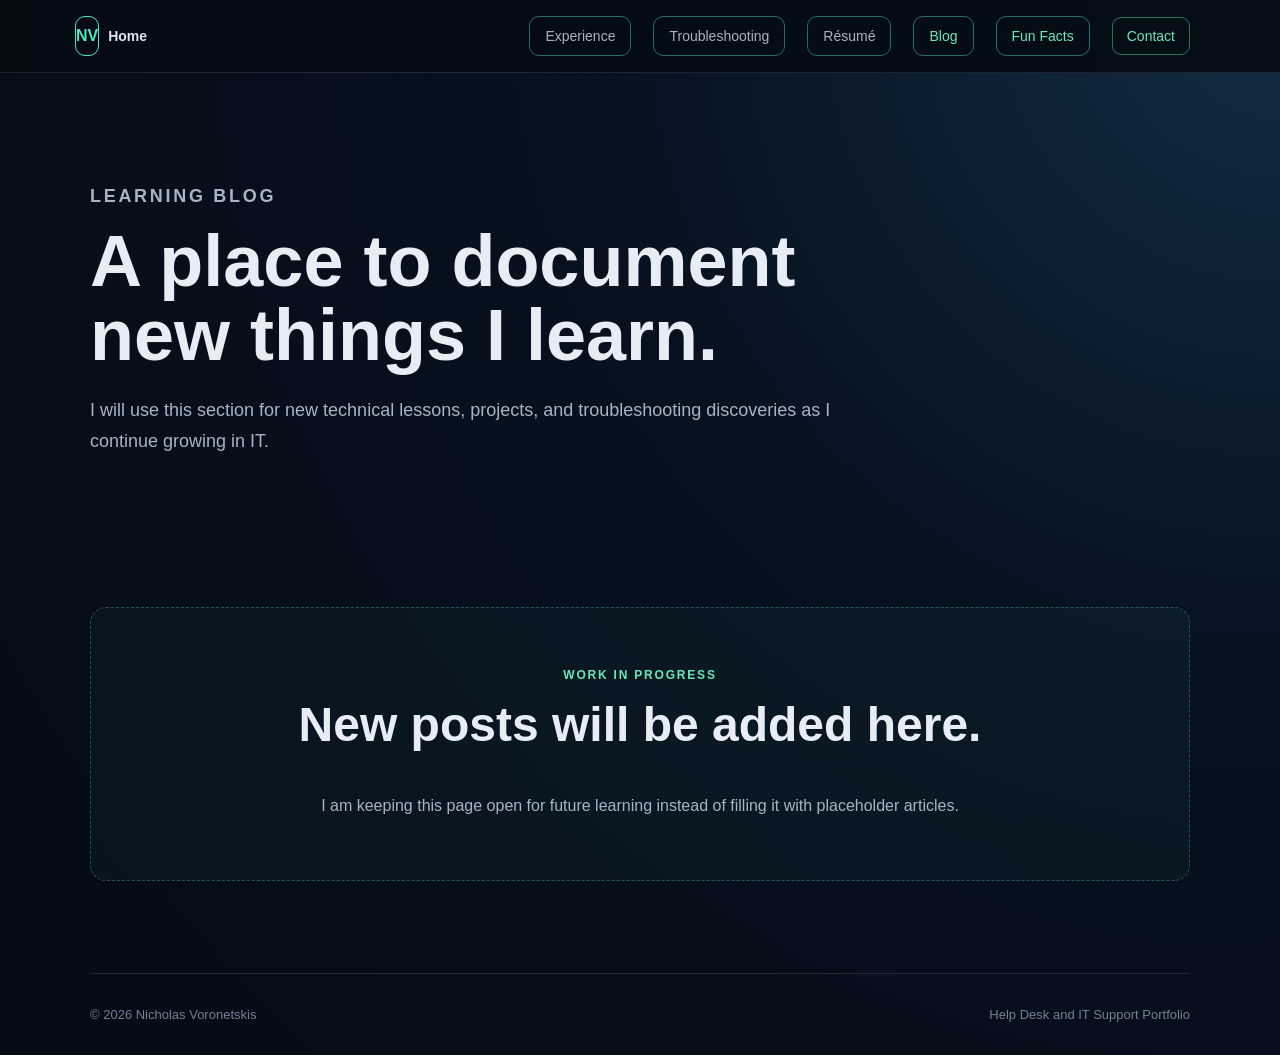
==== blog.html @ 6868affb "Add files via upload" ====
<!DOCTYPE html>
<html lang="en">
<head>
  <meta charset="UTF-8">
  <meta name="viewport" content="width=device-width, initial-scale=1.0">
  <title>Blog | Nicholas Voronetskis</title>
  <link rel="stylesheet" href="styles.css">
</head>
<body>
  <header class="site-header">
    <nav class="navbar container">
      <a class="logo" href="index.html"><span class="logo-box">NV</span><span class="home-label">Home</span></a>
      <div class="nav-links">
        <a href="experience.html">Experience</a>
        <a href="troubleshooting.html">Troubleshooting</a>
        <a href="resume.html">Résumé</a>
        <a class="active" href="blog.html">Blog</a>
        <a class="fun-button" href="fun-facts.html">Fun Facts</a>
        <button class="contact-button" type="button" onclick="toggleContact()">Contact</button>
      </div>
    </nav>
  </header>

  <main>
    <section class="page-intro container">
      <p class="eyebrow">LEARNING BLOG</p>
      <h1>A place to document new things I learn.</h1>
      <p>
        I will use this section for new technical lessons, projects, and troubleshooting
        discoveries as I continue growing in IT.
      </p>
    </section>

    <section class="section container">
      <div class="placeholder">
        <p class="eyebrow">WORK IN PROGRESS</p>
        <h2>New posts will be added here.</h2>
        <p class="muted">I am keeping this page open for future learning instead of filling it with placeholder articles.</p>
      </div>
    </section>

    <section id="contact-panel" class="contact-panel container" aria-hidden="true">
      <div class="contact-card">
        <button class="close-contact" type="button" aria-label="Close contact information" onclick="toggleContact()">×</button>
        <p class="eyebrow">CONTACT</p>
        <h2>Get in touch</h2>
        <p><strong>Phone:</strong> <a href="tel:+13475879960">(347) 587-9960</a></p>
        <p><strong>Email:</strong> <a href="mailto:voronetskisnicholas@gmail.com">voronetskisnicholas@gmail.com</a></p>
      </div>
    </section>
  </main>

  <footer class="site-footer container">
    <span>© 2026 Nicholas Voronetskis</span>
    <span>Help Desk and IT Support Portfolio</span>
  </footer>

  <script src="script.js"></script>
</body>
</html>
---- styles.css ----
/* Basic colors and page setup */
:root {
  --background: #07111f;
  --panel: #0d1a2a;
  --text: #e8edf5;
  --muted: #a7b4c2;
  --accent: #69e8b7;
  --border: rgba(255, 255, 255, 0.1);
}

* {
  box-sizing: border-box;
}

html {
  scroll-behavior: smooth;
}

body {
  margin: 0;
  min-width: 320px;
  font-family: Arial, Helvetica, sans-serif;
  color: var(--text);
  background: radial-gradient(circle at top right, #132c43, var(--background) 42%, #050b14);
}

a {
  color: inherit;
  text-decoration: none;
}

button {
  font: inherit;
}

.container {
  width: min(1100px, calc(100% - 40px));
  margin: 0 auto;
}

/* Navigation */
.site-header {
  position: sticky;
  top: 0;
  z-index: 10;
  background: rgba(5, 11, 20, 0.92);
  border-bottom: 1px solid var(--border);
}

.navbar {
  min-height: 72px;
  display: flex;
  align-items: center;
  justify-content: space-between;
  gap: 24px;
}

.logo {
  width: 42px;
  height: 42px;
  display: grid;
  place-items: center;
  border: 1px solid var(--accent);
  border-radius: 10px;
  color: var(--accent);
  font-weight: bold;
}

.nav-links {
  display: flex;
  align-items: center;
  flex-wrap: wrap;
  gap: 22px;
  color: var(--muted);
  font-size: 14px;
}

.nav-links a:hover,
.nav-links .active {
  color: var(--accent);
}

.contact-button,
.fun-button {
  padding: 10px 14px;
  color: var(--accent);
  background: transparent;
  border: 1px solid rgba(105, 232, 183, 0.45);
  border-radius: 9px;
  cursor: pointer;
}

/* Shared text styles */
.eyebrow {
  margin-bottom: 12px;
  color: var(--accent);
  font-size: 12px;
  font-weight: bold;
  letter-spacing: 0.15em;
}

h1,
h2,
h3 {
  margin-top: 0;
}

h1 {
  max-width: 800px;
  margin-bottom: 22px;
  font-size: clamp(44px, 6vw, 72px);
  line-height: 1.04;
}

h2 {
  font-size: clamp(32px, 4vw, 48px);
}

h3 {
  font-size: 23px;
}

p,
li {
  line-height: 1.7;
}

.muted {
  color: var(--muted);
}

.section {
  padding: 92px 0;
}

.page-intro {
  padding: 90px 0 40px;
}

.page-intro p {
  max-width: 760px;
  color: var(--muted);
  font-size: 18px;
}

/* Homepage */
.hero {
  min-height: 670px;
  display: grid;
  grid-template-columns: 1.2fr 0.8fr;
  align-items: center;
  gap: 70px;
  padding: 90px 0 65px;
}

.status {
  display: inline-block;
  margin-bottom: 26px;
  padding: 9px 13px;
  color: var(--accent);
  background: rgba(105, 232, 183, 0.08);
  border: 1px solid rgba(105, 232, 183, 0.22);
  border-radius: 999px;
  font-size: 13px;
}

.hero-description {
  max-width: 680px;
  color: var(--muted);
  font-size: 18px;
}

.hero-buttons {
  display: flex;
  flex-wrap: wrap;
  gap: 12px;
  margin: 32px 0 24px;
}

.button {
  display: inline-block;
  padding: 13px 17px;
  border-radius: 10px;
  font-weight: bold;
}

.button-primary {
  color: #06111d;
  background: var(--accent);
}

.button-secondary {
  border: 1px solid var(--border);
}

.hero-details {
  display: flex;
  flex-wrap: wrap;
  gap: 22px;
  color: #8998a8;
  font-size: 14px;
}

.profile-card {
  padding: 25px;
  text-align: center;
  background: rgba(13, 26, 42, 0.85);
  border: 1px solid var(--border);
  border-radius: 18px;
}

.profile-photo {
  width: 210px;
  height: 210px;
  margin-bottom: 18px;
  object-fit: cover;
  border: 3px solid rgba(105, 232, 183, 0.4);
  border-radius: 50%;
}

.profile-card h3 {
  margin-bottom: 8px;
}

.profile-role {
  color: var(--accent);
  font-weight: bold;
}

.skill-row {
  display: grid;
  grid-template-columns: repeat(4, 1fr);
  border: 1px solid var(--border);
  border-radius: 14px;
  overflow: hidden;
}

.skill-row div {
  min-height: 82px;
  display: grid;
  place-items: center;
  padding: 14px;
  color: #bdc8d3;
  text-align: center;
  border-right: 1px solid var(--border);
}

.skill-row div:last-child {
  border-right: none;
}

.card-grid {
  display: grid;
  grid-template-columns: repeat(3, 1fr);
  gap: 20px;
}

.card {
  padding: 26px;
  background: rgba(255, 255, 255, 0.025);
  border: 1px solid var(--border);
  border-radius: 16px;
}

.card:hover {
  border-color: rgba(105, 232, 183, 0.35);
}

.card p {
  color: var(--muted);
}

.card-link {
  color: var(--accent);
  font-weight: bold;
}

/* Experience and resume */
.experience-list,
.resume-list {
  display: grid;
  gap: 22px;
}

.experience-item,
.resume-section {
  padding: 28px;
  background: rgba(255, 255, 255, 0.025);
  border: 1px solid var(--border);
  border-radius: 16px;
}

.date {
  color: var(--accent);
  font-size: 13px;
  font-weight: bold;
}

.tag-list {
  display: flex;
  flex-wrap: wrap;
  gap: 8px;
  margin-top: 18px;
}

.tag-list span {
  padding: 7px 9px;
  color: #bac7d4;
  background: #111f2e;
  border-radius: 8px;
  font-size: 12px;
}

.resume-layout {
  display: grid;
  grid-template-columns: 0.75fr 1.25fr;
  gap: 24px;
}

.resume-column {
  display: grid;
  gap: 20px;
  align-content: start;
}

/* Troubleshooting page */
.troubleshooting-layout {
  display: grid;
  grid-template-columns: 0.75fr 1.25fr;
  gap: 40px;
}

.issue-list {
  display: grid;
  gap: 10px;
}

.issue-button {
  padding: 14px 16px;
  color: var(--muted);
  text-align: left;
  background: rgba(255, 255, 255, 0.025);
  border: 1px solid var(--border);
  border-radius: 10px;
  cursor: pointer;
}

.issue-button.active {
  color: #06111d;
  background: var(--accent);
  border-color: var(--accent);
  font-weight: bold;
}

.resolution-box {
  padding: 30px;
  background: var(--panel);
  border: 1px solid var(--border);
  border-radius: 17px;
}

.resolution-box ol {
  padding-left: 22px;
}

.resolution-box li {
  margin-bottom: 14px;
  color: #bdc8d3;
}

/* Contact dropdown */
.contact-panel {
  max-height: 0;
  overflow: hidden;
  opacity: 0;
  transition: max-height 0.3s ease, opacity 0.2s ease;
}

.contact-panel.open {
  max-height: 320px;
  opacity: 1;
}

.contact-card {
  position: relative;
  margin: 20px auto 55px;
  padding: 28px;
  background: var(--panel);
  border: 1px solid rgba(105, 232, 183, 0.3);
  border-radius: 16px;
}

.contact-card a {
  color: var(--accent);
}

.close-contact {
  position: absolute;
  top: 12px;
  right: 16px;
  color: var(--text);
  background: transparent;
  border: none;
  font-size: 28px;
  cursor: pointer;
}

/* Blog and fun facts */
.placeholder {
  padding: 45px;
  text-align: center;
  background: rgba(105, 232, 183, 0.035);
  border: 1px dashed rgba(105, 232, 183, 0.3);
  border-radius: 16px;
}

.fun-grid {
  display: grid;
  grid-template-columns: repeat(3, 1fr);
  gap: 20px;
}

.fun-card {
  padding: 26px;
  background: rgba(255, 255, 255, 0.025);
  border: 1px solid var(--border);
  border-radius: 16px;
}

.fun-icon {
  margin-bottom: 14px;
  font-size: 30px;
}

.site-footer {
  min-height: 82px;
  display: flex;
  align-items: center;
  justify-content: space-between;
  gap: 16px;
  color: #718195;
  border-top: 1px solid var(--border);
  font-size: 13px;
}

@media (max-width: 850px) {
  .hero,
  .resume-layout,
  .troubleshooting-layout {
    grid-template-columns: 1fr;
  }

  .hero {
    min-height: auto;
  }

  .card-grid,
  .fun-grid {
    grid-template-columns: 1fr;
  }

  .skill-row {
    grid-template-columns: repeat(2, 1fr);
  }
}

@media (max-width: 620px) {
  .container {
    width: min(100% - 26px, 1100px);
  }

  .navbar {
    align-items: flex-start;
    padding: 14px 0;
  }

  .nav-links {
    justify-content: flex-end;
    gap: 12px;
  }

  .nav-links a:not(.fun-button),
  .nav-links .contact-button {
    font-size: 12px;
  }

  h1 {
    font-size: 43px;
  }

  .section {
    padding: 72px 0;
  }

  .skill-row {
    grid-template-columns: 1fr;
  }

  .skill-row div {
    border-right: none;
    border-bottom: 1px solid var(--border);
  }

  .site-footer {
    flex-direction: column;
    justify-content: center;
  }
}


/* Navigation buttons */
nav a,
.nav-links a {
    display: inline-flex;
    align-items: center;
    justify-content: center;
    min-height: 40px;
    padding: 0 15px;
    border: 1px solid rgba(78, 230, 190, 0.45);
    border-radius: 10px;
    text-decoration: none;
    transition: background 0.2s ease, border-color 0.2s ease;
}

nav a:hover,
.nav-links a:hover {
    background: rgba(78, 230, 190, 0.08);
    border-color: rgba(78, 230, 190, 0.85);
}

/* Home link keeps the NV square but adds a label beside it */
.logo,
.brand {
    display: inline-flex;
    align-items: center;
    gap: 9px;
    padding: 0;
    border: 0;
}

.logo:hover,
.brand:hover {
    background: transparent;
    border-color: transparent;
}

.logo-box {
    display: inline-flex;
    align-items: center;
    justify-content: center;
    width: 40px;
    height: 40px;
    border: 1px solid #4ee6be;
    border-radius: 10px;
    color: #4ee6be;
    font-weight: 700;
}

.home-label {
    color: #dfe7f3;
    font-size: 14px;
}
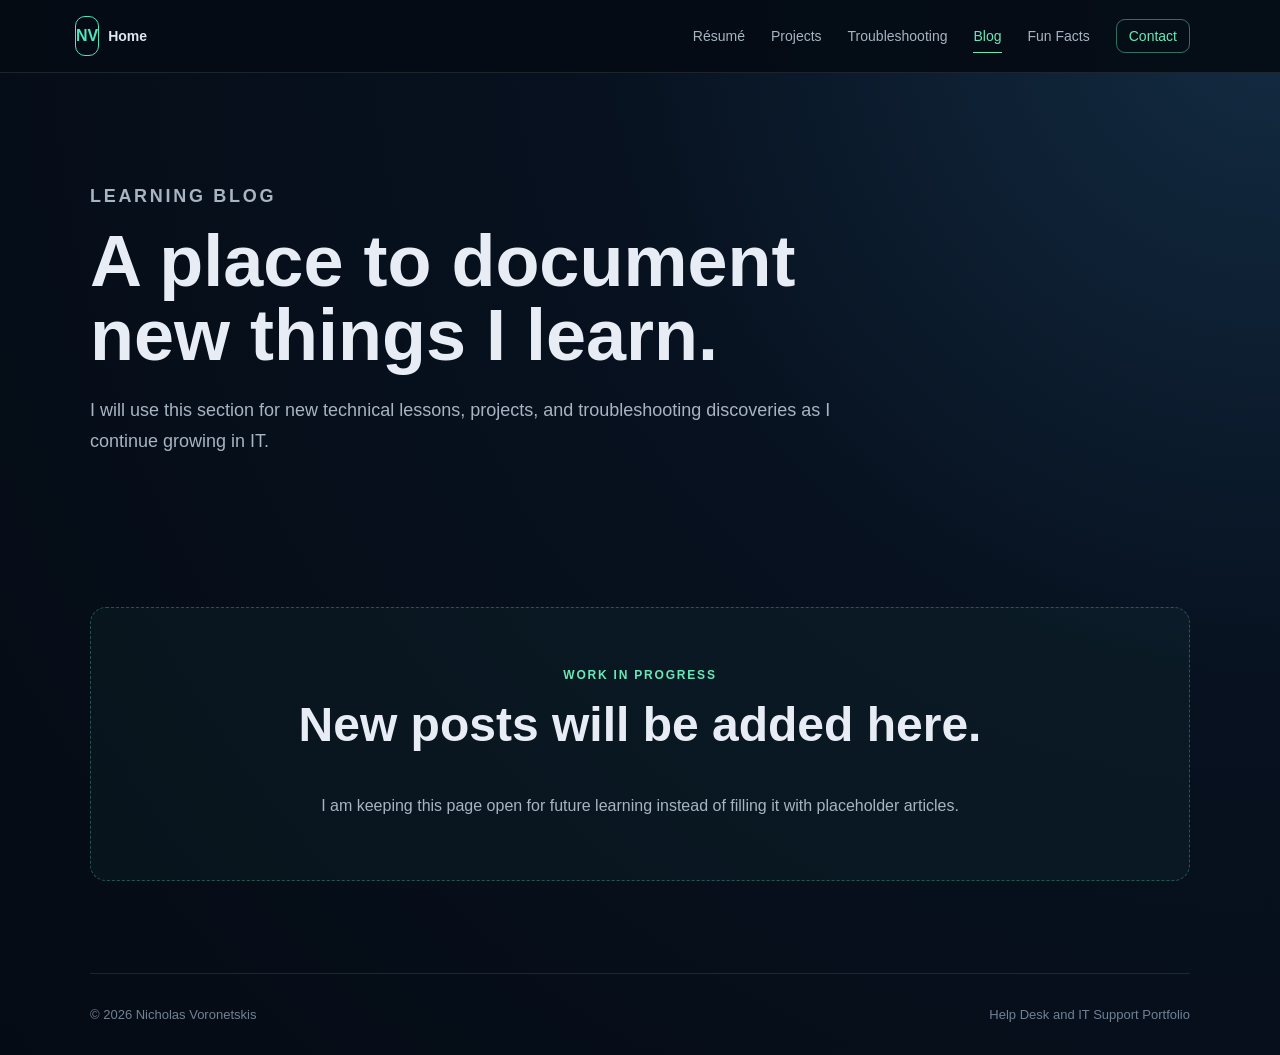
==== commit 6302ce24: "Add files via upload" ====
--- a/blog.html
+++ b/blog.html
@@ -1,6 +1,15 @@
 <!DOCTYPE html>
 <html lang="en">
 <head>
+<!-- Google tag (gtag.js) -->
+<script async src="https://www.googletagmanager.com/gtag/js?id=G-PJ1ZQS4GLR"></script>
+<script>
+  window.dataLayer = window.dataLayer || [];
+  function gtag(){dataLayer.push(arguments);}
+  gtag('js', new Date());
+  gtag('config', 'G-PJ1ZQS4GLR');
+</script>
+
   <meta charset="UTF-8">
   <meta name="viewport" content="width=device-width, initial-scale=1.0">
   <title>Blog | Nicholas Voronetskis</title>
@@ -11,11 +20,11 @@
     <nav class="navbar container">
       <a class="logo" href="index.html"><span class="logo-box">NV</span><span class="home-label">Home</span></a>
       <div class="nav-links">
-        <a href="experience.html">Experience</a>
+        <a href="resume.html">Résumé</a>
+        <a href="experience.html">Projects</a>
         <a href="troubleshooting.html">Troubleshooting</a>
-        <a href="resume.html">Résumé</a>
         <a class="active" href="blog.html">Blog</a>
-        <a class="fun-button" href="fun-facts.html">Fun Facts</a>
+        <a href="fun-facts.html">Fun Facts</a>
         <button class="contact-button" type="button" onclick="toggleContact()">Contact</button>
       </div>
     </nav>
@@ -46,6 +55,7 @@
         <h2>Get in touch</h2>
         <p><strong>Phone:</strong> <a href="tel:+13475879960">(347) 587-9960</a></p>
         <p><strong>Email:</strong> <a href="mailto:voronetskisnicholas@gmail.com">voronetskisnicholas@gmail.com</a></p>
+        <p><strong>LinkedIn:</strong> <a href="https://www.linkedin.com/in/nicholas-voronetskis-90a94b221" target="_blank" rel="noopener">Nicholas Voronetskis</a></p>
       </div>
     </section>
   </main>
--- a/styles.css
+++ b/styles.css
@@ -560,3 +560,30 @@
     color: #dfe7f3;
     font-size: 14px;
 }
+
+
+/* 2026 portfolio refinement: quieter navigation and cleaner home page */
+.nav-links { gap: 26px; }
+.nav-links a, nav .nav-links a {
+  min-height: auto; padding: 8px 0; border: 0; border-radius: 0; background: transparent;
+}
+.nav-links a:hover, nav .nav-links a:hover { background: transparent; border: 0; color: var(--accent); }
+.nav-links .active { color: var(--accent); border-bottom: 1px solid var(--accent); }
+.fun-button { padding: 8px 0 !important; border: 0 !important; }
+.contact-button { padding: 8px 12px; }
+.hero-clean { align-items: center; min-height: 620px; }
+.hero-clean h1 { max-width: 760px; font-size: clamp(46px, 5vw, 72px); line-height: 1.03; }
+.hero-copy { max-width: 820px; }
+.compact-actions { align-items: center; gap: 22px; }
+.text-link { color: var(--accent); font-weight: 700; }
+.profile-card-clean { padding: 28px; }
+.profile-card-clean .profile-photo { margin-bottom: 22px; }
+.home-focus { padding-top: 20px; }
+.focus-grid { display: grid; grid-template-columns: repeat(3, 1fr); border-top: 1px solid var(--border); border-bottom: 1px solid var(--border); }
+.focus-grid > div { padding: 24px 28px; border-right: 1px solid var(--border); }
+.focus-grid > div:last-child { border-right: 0; }
+.focus-grid strong, .focus-grid span { display: block; }
+.focus-grid strong { margin-bottom: 8px; }
+.focus-grid span { color: var(--muted); line-height: 1.5; }
+.contact-panel { scroll-margin-top: 100px; }
+@media (max-width: 760px) { .focus-grid { grid-template-columns: 1fr; } .focus-grid > div { border-right: 0; border-bottom: 1px solid var(--border); } .focus-grid > div:last-child { border-bottom: 0; } }
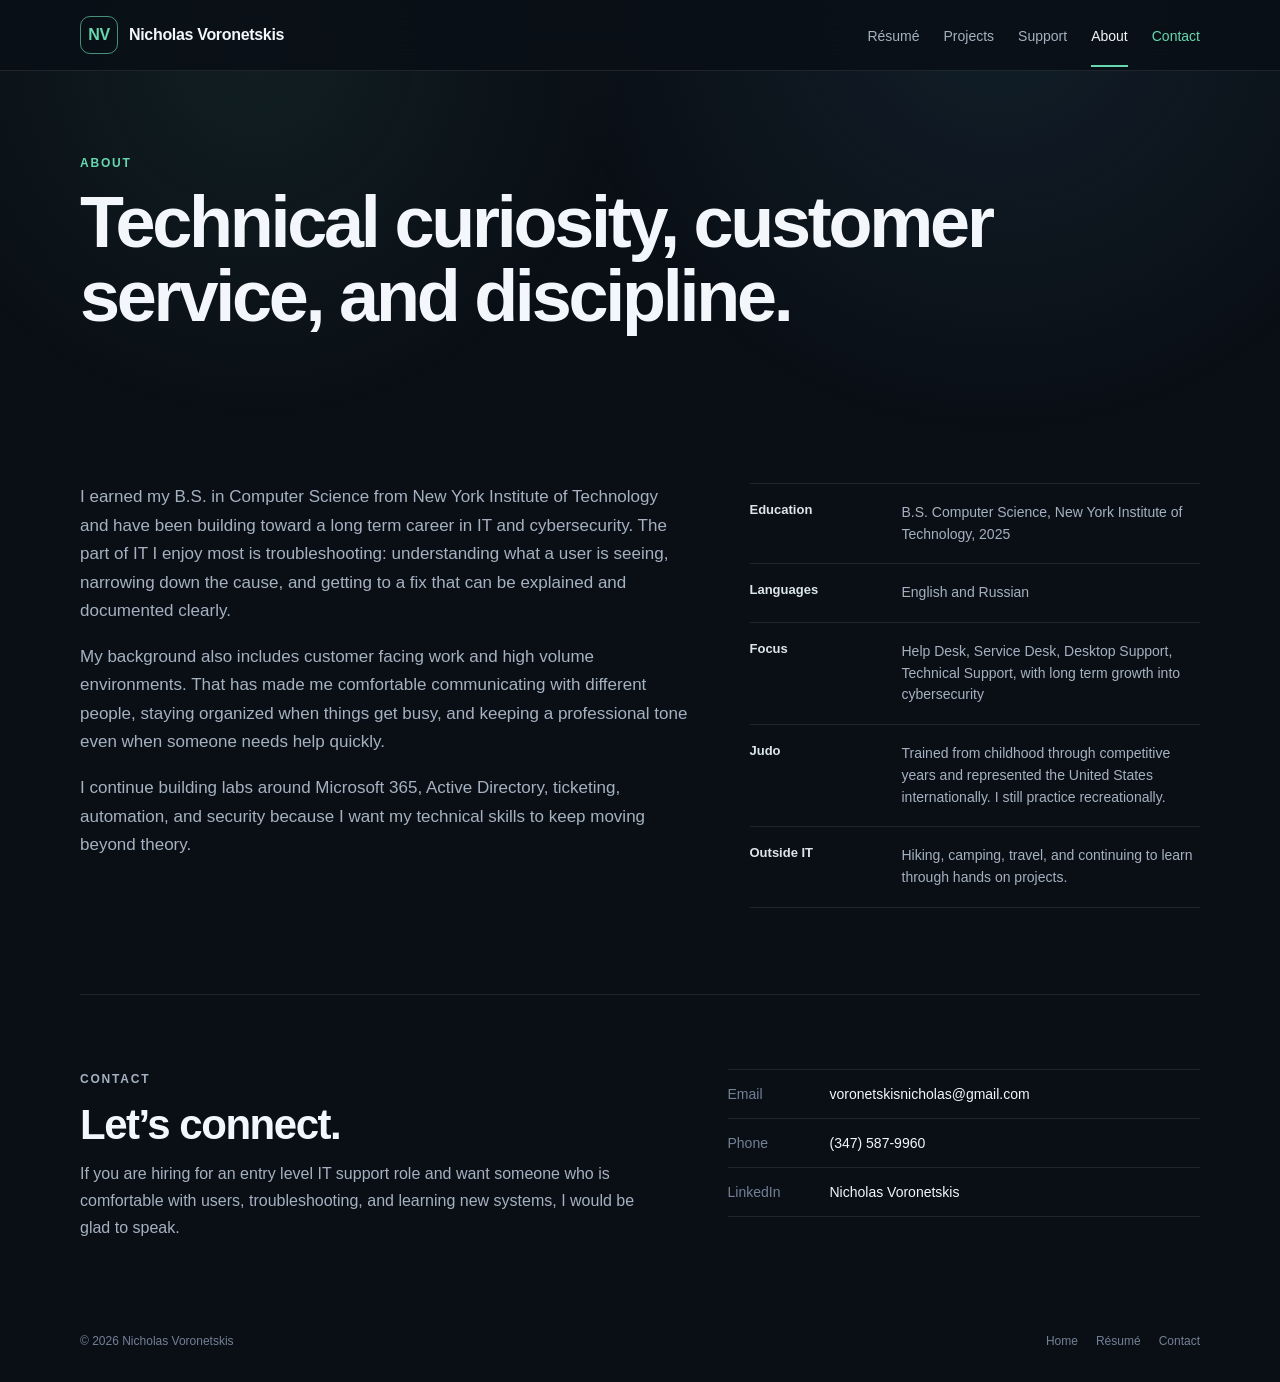
==== commit 5ad3db9f: "Add files via upload" ====
--- a/blog.html
+++ b/blog.html
@@ -1,70 +1 @@
-<!DOCTYPE html>
-<html lang="en">
-<head>
-<!-- Google tag (gtag.js) -->
-<script async src="https://www.googletagmanager.com/gtag/js?id=G-PJ1ZQS4GLR"></script>
-<script>
-  window.dataLayer = window.dataLayer || [];
-  function gtag(){dataLayer.push(arguments);}
-  gtag('js', new Date());
-  gtag('config', 'G-PJ1ZQS4GLR');
-</script>
-
-  <meta charset="UTF-8">
-  <meta name="viewport" content="width=device-width, initial-scale=1.0">
-  <title>Blog | Nicholas Voronetskis</title>
-  <link rel="stylesheet" href="styles.css">
-</head>
-<body>
-  <header class="site-header">
-    <nav class="navbar container">
-      <a class="logo" href="index.html"><span class="logo-box">NV</span><span class="home-label">Home</span></a>
-      <div class="nav-links">
-        <a href="resume.html">Résumé</a>
-        <a href="experience.html">Projects</a>
-        <a href="troubleshooting.html">Troubleshooting</a>
-        <a class="active" href="blog.html">Blog</a>
-        <a href="fun-facts.html">Fun Facts</a>
-        <button class="contact-button" type="button" onclick="toggleContact()">Contact</button>
-      </div>
-    </nav>
-  </header>
-
-  <main>
-    <section class="page-intro container">
-      <p class="eyebrow">LEARNING BLOG</p>
-      <h1>A place to document new things I learn.</h1>
-      <p>
-        I will use this section for new technical lessons, projects, and troubleshooting
-        discoveries as I continue growing in IT.
-      </p>
-    </section>
-
-    <section class="section container">
-      <div class="placeholder">
-        <p class="eyebrow">WORK IN PROGRESS</p>
-        <h2>New posts will be added here.</h2>
-        <p class="muted">I am keeping this page open for future learning instead of filling it with placeholder articles.</p>
-      </div>
-    </section>
-
-    <section id="contact-panel" class="contact-panel container" aria-hidden="true">
-      <div class="contact-card">
-        <button class="close-contact" type="button" aria-label="Close contact information" onclick="toggleContact()">×</button>
-        <p class="eyebrow">CONTACT</p>
-        <h2>Get in touch</h2>
-        <p><strong>Phone:</strong> <a href="tel:+13475879960">(347) 587-9960</a></p>
-        <p><strong>Email:</strong> <a href="mailto:voronetskisnicholas@gmail.com">voronetskisnicholas@gmail.com</a></p>
-        <p><strong>LinkedIn:</strong> <a href="https://www.linkedin.com/in/nicholas-voronetskis-90a94b221" target="_blank" rel="noopener">Nicholas Voronetskis</a></p>
-      </div>
-    </section>
-  </main>
-
-  <footer class="site-footer container">
-    <span>© 2026 Nicholas Voronetskis</span>
-    <span>Help Desk and IT Support Portfolio</span>
-  </footer>
-
-  <script src="script.js"></script>
-</body>
-</html>
+<!doctype html><html lang="en"><head><meta charset="utf-8"><meta name="viewport" content="width=device-width, initial-scale=1"><meta http-equiv="refresh" content="0; url=about.html"><link rel="canonical" href="about.html"><title>About | Nicholas Voronetskis</title></head><body><p>Moved to <a href="about.html">About</a>.</p></body></html>
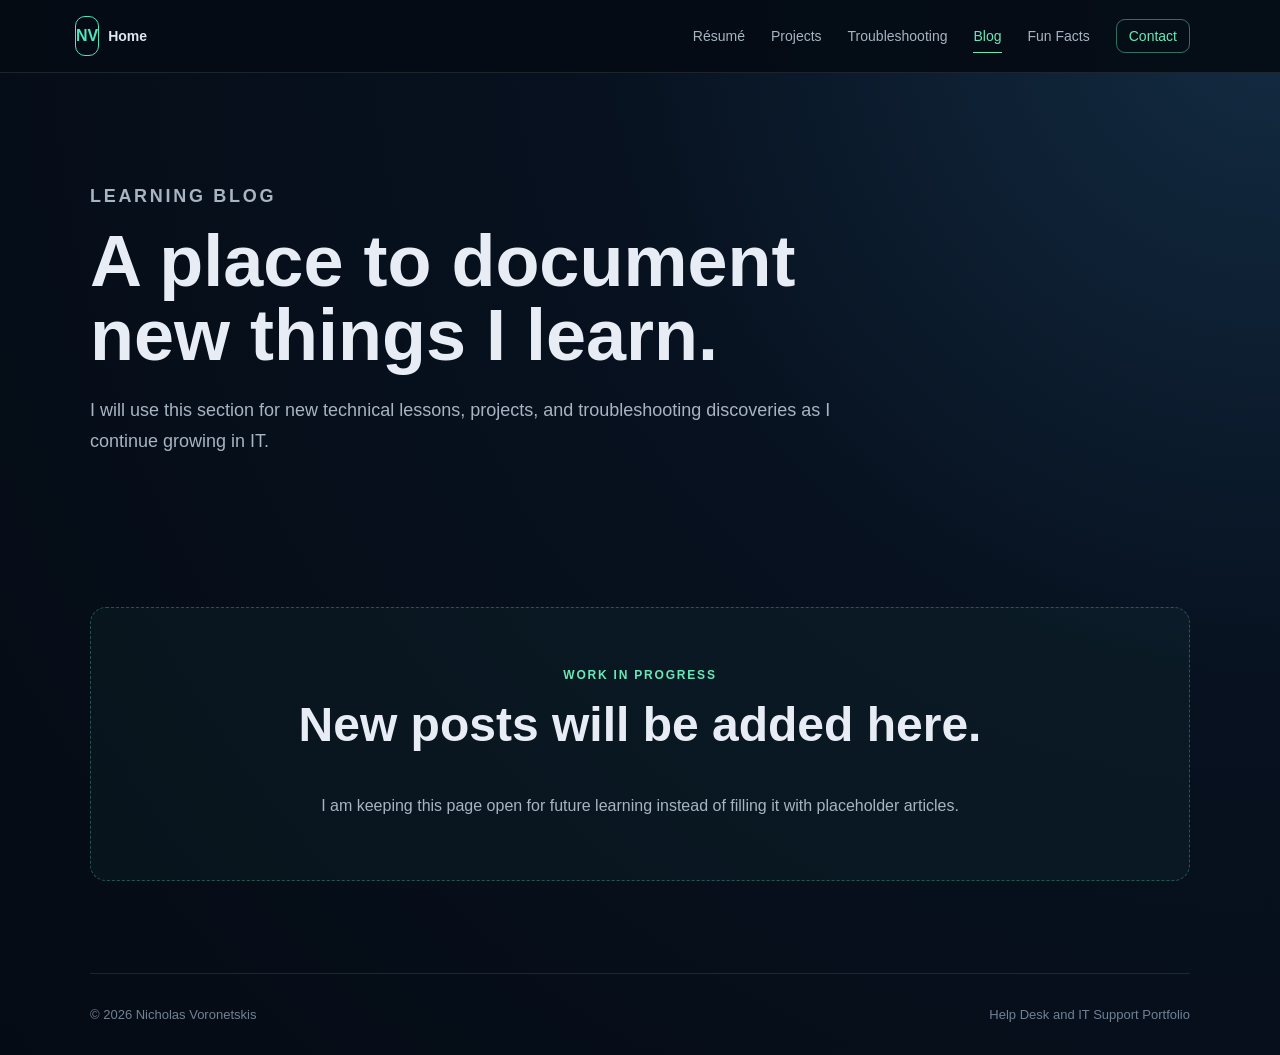
==== commit 171bf514: "Add files via upload" ====
--- a/blog.html
+++ b/blog.html
@@ -1 +1,70 @@
-<!doctype html><html lang="en"><head><meta charset="utf-8"><meta name="viewport" content="width=device-width, initial-scale=1"><meta http-equiv="refresh" content="0; url=about.html"><link rel="canonical" href="about.html"><title>About | Nicholas Voronetskis</title></head><body><p>Moved to <a href="about.html">About</a>.</p></body></html>
+<!DOCTYPE html>
+<html lang="en">
+<head>
+<!-- Google tag (gtag.js) -->
+<script async src="https://www.googletagmanager.com/gtag/js?id=G-PJ1ZQS4GLR"></script>
+<script>
+  window.dataLayer = window.dataLayer || [];
+  function gtag(){dataLayer.push(arguments);}
+  gtag('js', new Date());
+  gtag('config', 'G-PJ1ZQS4GLR');
+</script>
+
+  <meta charset="UTF-8">
+  <meta name="viewport" content="width=device-width, initial-scale=1.0">
+  <title>Blog | Nicholas Voronetskis</title>
+  <link rel="stylesheet" href="styles.css">
+</head>
+<body>
+  <header class="site-header">
+    <nav class="navbar container">
+      <a class="logo" href="index.html"><span class="logo-box">NV</span><span class="home-label">Home</span></a>
+      <div class="nav-links">
+        <a href="resume.html">Résumé</a>
+        <a href="experience.html">Projects</a>
+        <a href="troubleshooting.html">Troubleshooting</a>
+        <a class="active" href="blog.html">Blog</a>
+        <a href="fun-facts.html">Fun Facts</a>
+        <button class="contact-button" type="button" onclick="toggleContact()">Contact</button>
+      </div>
+    </nav>
+  </header>
+
+  <main>
+    <section class="page-intro container">
+      <p class="eyebrow">LEARNING BLOG</p>
+      <h1>A place to document new things I learn.</h1>
+      <p>
+        I will use this section for new technical lessons, projects, and troubleshooting
+        discoveries as I continue growing in IT.
+      </p>
+    </section>
+
+    <section class="section container">
+      <div class="placeholder">
+        <p class="eyebrow">WORK IN PROGRESS</p>
+        <h2>New posts will be added here.</h2>
+        <p class="muted">I am keeping this page open for future learning instead of filling it with placeholder articles.</p>
+      </div>
+    </section>
+
+    <section id="contact-panel" class="contact-panel container" aria-hidden="true">
+      <div class="contact-card">
+        <button class="close-contact" type="button" aria-label="Close contact information" onclick="toggleContact()">×</button>
+        <p class="eyebrow">CONTACT</p>
+        <h2>Get in touch</h2>
+        <p><strong>Phone:</strong> <a href="tel:+13475879960">(347) 587-9960</a></p>
+        <p><strong>Email:</strong> <a href="mailto:voronetskisnicholas@gmail.com">voronetskisnicholas@gmail.com</a></p>
+        <p><strong>LinkedIn:</strong> <a href="https://www.linkedin.com/in/nicholas-voronetskis-90a94b221" target="_blank" rel="noopener">Nicholas Voronetskis</a></p>
+      </div>
+    </section>
+  </main>
+
+  <footer class="site-footer container">
+    <span>© 2026 Nicholas Voronetskis</span>
+    <span>Help Desk and IT Support Portfolio</span>
+  </footer>
+
+  <script src="script.js"></script>
+</body>
+</html>
--- a/styles.css
+++ b/styles.css
@@ -0,0 +1,589 @@
+/* Basic colors and page setup */
+:root {
+  --background: #07111f;
+  --panel: #0d1a2a;
+  --text: #e8edf5;
+  --muted: #a7b4c2;
+  --accent: #69e8b7;
+  --border: rgba(255, 255, 255, 0.1);
+}
+
+* {
+  box-sizing: border-box;
+}
+
+html {
+  scroll-behavior: smooth;
+}
+
+body {
+  margin: 0;
+  min-width: 320px;
+  font-family: Arial, Helvetica, sans-serif;
+  color: var(--text);
+  background: radial-gradient(circle at top right, #132c43, var(--background) 42%, #050b14);
+}
+
+a {
+  color: inherit;
+  text-decoration: none;
+}
+
+button {
+  font: inherit;
+}
+
+.container {
+  width: min(1100px, calc(100% - 40px));
+  margin: 0 auto;
+}
+
+/* Navigation */
+.site-header {
+  position: sticky;
+  top: 0;
+  z-index: 10;
+  background: rgba(5, 11, 20, 0.92);
+  border-bottom: 1px solid var(--border);
+}
+
+.navbar {
+  min-height: 72px;
+  display: flex;
+  align-items: center;
+  justify-content: space-between;
+  gap: 24px;
+}
+
+.logo {
+  width: 42px;
+  height: 42px;
+  display: grid;
+  place-items: center;
+  border: 1px solid var(--accent);
+  border-radius: 10px;
+  color: var(--accent);
+  font-weight: bold;
+}
+
+.nav-links {
+  display: flex;
+  align-items: center;
+  flex-wrap: wrap;
+  gap: 22px;
+  color: var(--muted);
+  font-size: 14px;
+}
+
+.nav-links a:hover,
+.nav-links .active {
+  color: var(--accent);
+}
+
+.contact-button,
+.fun-button {
+  padding: 10px 14px;
+  color: var(--accent);
+  background: transparent;
+  border: 1px solid rgba(105, 232, 183, 0.45);
+  border-radius: 9px;
+  cursor: pointer;
+}
+
+/* Shared text styles */
+.eyebrow {
+  margin-bottom: 12px;
+  color: var(--accent);
+  font-size: 12px;
+  font-weight: bold;
+  letter-spacing: 0.15em;
+}
+
+h1,
+h2,
+h3 {
+  margin-top: 0;
+}
+
+h1 {
+  max-width: 800px;
+  margin-bottom: 22px;
+  font-size: clamp(44px, 6vw, 72px);
+  line-height: 1.04;
+}
+
+h2 {
+  font-size: clamp(32px, 4vw, 48px);
+}
+
+h3 {
+  font-size: 23px;
+}
+
+p,
+li {
+  line-height: 1.7;
+}
+
+.muted {
+  color: var(--muted);
+}
+
+.section {
+  padding: 92px 0;
+}
+
+.page-intro {
+  padding: 90px 0 40px;
+}
+
+.page-intro p {
+  max-width: 760px;
+  color: var(--muted);
+  font-size: 18px;
+}
+
+/* Homepage */
+.hero {
+  min-height: 670px;
+  display: grid;
+  grid-template-columns: 1.2fr 0.8fr;
+  align-items: center;
+  gap: 70px;
+  padding: 90px 0 65px;
+}
+
+.status {
+  display: inline-block;
+  margin-bottom: 26px;
+  padding: 9px 13px;
+  color: var(--accent);
+  background: rgba(105, 232, 183, 0.08);
+  border: 1px solid rgba(105, 232, 183, 0.22);
+  border-radius: 999px;
+  font-size: 13px;
+}
+
+.hero-description {
+  max-width: 680px;
+  color: var(--muted);
+  font-size: 18px;
+}
+
+.hero-buttons {
+  display: flex;
+  flex-wrap: wrap;
+  gap: 12px;
+  margin: 32px 0 24px;
+}
+
+.button {
+  display: inline-block;
+  padding: 13px 17px;
+  border-radius: 10px;
+  font-weight: bold;
+}
+
+.button-primary {
+  color: #06111d;
+  background: var(--accent);
+}
+
+.button-secondary {
+  border: 1px solid var(--border);
+}
+
+.hero-details {
+  display: flex;
+  flex-wrap: wrap;
+  gap: 22px;
+  color: #8998a8;
+  font-size: 14px;
+}
+
+.profile-card {
+  padding: 25px;
+  text-align: center;
+  background: rgba(13, 26, 42, 0.85);
+  border: 1px solid var(--border);
+  border-radius: 18px;
+}
+
+.profile-photo {
+  width: 210px;
+  height: 210px;
+  margin-bottom: 18px;
+  object-fit: cover;
+  border: 3px solid rgba(105, 232, 183, 0.4);
+  border-radius: 50%;
+}
+
+.profile-card h3 {
+  margin-bottom: 8px;
+}
+
+.profile-role {
+  color: var(--accent);
+  font-weight: bold;
+}
+
+.skill-row {
+  display: grid;
+  grid-template-columns: repeat(4, 1fr);
+  border: 1px solid var(--border);
+  border-radius: 14px;
+  overflow: hidden;
+}
+
+.skill-row div {
+  min-height: 82px;
+  display: grid;
+  place-items: center;
+  padding: 14px;
+  color: #bdc8d3;
+  text-align: center;
+  border-right: 1px solid var(--border);
+}
+
+.skill-row div:last-child {
+  border-right: none;
+}
+
+.card-grid {
+  display: grid;
+  grid-template-columns: repeat(3, 1fr);
+  gap: 20px;
+}
+
+.card {
+  padding: 26px;
+  background: rgba(255, 255, 255, 0.025);
+  border: 1px solid var(--border);
+  border-radius: 16px;
+}
+
+.card:hover {
+  border-color: rgba(105, 232, 183, 0.35);
+}
+
+.card p {
+  color: var(--muted);
+}
+
+.card-link {
+  color: var(--accent);
+  font-weight: bold;
+}
+
+/* Experience and resume */
+.experience-list,
+.resume-list {
+  display: grid;
+  gap: 22px;
+}
+
+.experience-item,
+.resume-section {
+  padding: 28px;
+  background: rgba(255, 255, 255, 0.025);
+  border: 1px solid var(--border);
+  border-radius: 16px;
+}
+
+.date {
+  color: var(--accent);
+  font-size: 13px;
+  font-weight: bold;
+}
+
+.tag-list {
+  display: flex;
+  flex-wrap: wrap;
+  gap: 8px;
+  margin-top: 18px;
+}
+
+.tag-list span {
+  padding: 7px 9px;
+  color: #bac7d4;
+  background: #111f2e;
+  border-radius: 8px;
+  font-size: 12px;
+}
+
+.resume-layout {
+  display: grid;
+  grid-template-columns: 0.75fr 1.25fr;
+  gap: 24px;
+}
+
+.resume-column {
+  display: grid;
+  gap: 20px;
+  align-content: start;
+}
+
+/* Troubleshooting page */
+.troubleshooting-layout {
+  display: grid;
+  grid-template-columns: 0.75fr 1.25fr;
+  gap: 40px;
+}
+
+.issue-list {
+  display: grid;
+  gap: 10px;
+}
+
+.issue-button {
+  padding: 14px 16px;
+  color: var(--muted);
+  text-align: left;
+  background: rgba(255, 255, 255, 0.025);
+  border: 1px solid var(--border);
+  border-radius: 10px;
+  cursor: pointer;
+}
+
+.issue-button.active {
+  color: #06111d;
+  background: var(--accent);
+  border-color: var(--accent);
+  font-weight: bold;
+}
+
+.resolution-box {
+  padding: 30px;
+  background: var(--panel);
+  border: 1px solid var(--border);
+  border-radius: 17px;
+}
+
+.resolution-box ol {
+  padding-left: 22px;
+}
+
+.resolution-box li {
+  margin-bottom: 14px;
+  color: #bdc8d3;
+}
+
+/* Contact dropdown */
+.contact-panel {
+  max-height: 0;
+  overflow: hidden;
+  opacity: 0;
+  transition: max-height 0.3s ease, opacity 0.2s ease;
+}
+
+.contact-panel.open {
+  max-height: 320px;
+  opacity: 1;
+}
+
+.contact-card {
+  position: relative;
+  margin: 20px auto 55px;
+  padding: 28px;
+  background: var(--panel);
+  border: 1px solid rgba(105, 232, 183, 0.3);
+  border-radius: 16px;
+}
+
+.contact-card a {
+  color: var(--accent);
+}
+
+.close-contact {
+  position: absolute;
+  top: 12px;
+  right: 16px;
+  color: var(--text);
+  background: transparent;
+  border: none;
+  font-size: 28px;
+  cursor: pointer;
+}
+
+/* Blog and fun facts */
+.placeholder {
+  padding: 45px;
+  text-align: center;
+  background: rgba(105, 232, 183, 0.035);
+  border: 1px dashed rgba(105, 232, 183, 0.3);
+  border-radius: 16px;
+}
+
+.fun-grid {
+  display: grid;
+  grid-template-columns: repeat(3, 1fr);
+  gap: 20px;
+}
+
+.fun-card {
+  padding: 26px;
+  background: rgba(255, 255, 255, 0.025);
+  border: 1px solid var(--border);
+  border-radius: 16px;
+}
+
+.fun-icon {
+  margin-bottom: 14px;
+  font-size: 30px;
+}
+
+.site-footer {
+  min-height: 82px;
+  display: flex;
+  align-items: center;
+  justify-content: space-between;
+  gap: 16px;
+  color: #718195;
+  border-top: 1px solid var(--border);
+  font-size: 13px;
+}
+
+@media (max-width: 850px) {
+  .hero,
+  .resume-layout,
+  .troubleshooting-layout {
+    grid-template-columns: 1fr;
+  }
+
+  .hero {
+    min-height: auto;
+  }
+
+  .card-grid,
+  .fun-grid {
+    grid-template-columns: 1fr;
+  }
+
+  .skill-row {
+    grid-template-columns: repeat(2, 1fr);
+  }
+}
+
+@media (max-width: 620px) {
+  .container {
+    width: min(100% - 26px, 1100px);
+  }
+
+  .navbar {
+    align-items: flex-start;
+    padding: 14px 0;
+  }
+
+  .nav-links {
+    justify-content: flex-end;
+    gap: 12px;
+  }
+
+  .nav-links a:not(.fun-button),
+  .nav-links .contact-button {
+    font-size: 12px;
+  }
+
+  h1 {
+    font-size: 43px;
+  }
+
+  .section {
+    padding: 72px 0;
+  }
+
+  .skill-row {
+    grid-template-columns: 1fr;
+  }
+
+  .skill-row div {
+    border-right: none;
+    border-bottom: 1px solid var(--border);
+  }
+
+  .site-footer {
+    flex-direction: column;
+    justify-content: center;
+  }
+}
+
+
+/* Navigation buttons */
+nav a,
+.nav-links a {
+    display: inline-flex;
+    align-items: center;
+    justify-content: center;
+    min-height: 40px;
+    padding: 0 15px;
+    border: 1px solid rgba(78, 230, 190, 0.45);
+    border-radius: 10px;
+    text-decoration: none;
+    transition: background 0.2s ease, border-color 0.2s ease;
+}
+
+nav a:hover,
+.nav-links a:hover {
+    background: rgba(78, 230, 190, 0.08);
+    border-color: rgba(78, 230, 190, 0.85);
+}
+
+/* Home link keeps the NV square but adds a label beside it */
+.logo,
+.brand {
+    display: inline-flex;
+    align-items: center;
+    gap: 9px;
+    padding: 0;
+    border: 0;
+}
+
+.logo:hover,
+.brand:hover {
+    background: transparent;
+    border-color: transparent;
+}
+
+.logo-box {
+    display: inline-flex;
+    align-items: center;
+    justify-content: center;
+    width: 40px;
+    height: 40px;
+    border: 1px solid #4ee6be;
+    border-radius: 10px;
+    color: #4ee6be;
+    font-weight: 700;
+}
+
+.home-label {
+    color: #dfe7f3;
+    font-size: 14px;
+}
+
+
+/* 2026 portfolio refinement: quieter navigation and cleaner home page */
+.nav-links { gap: 26px; }
+.nav-links a, nav .nav-links a {
+  min-height: auto; padding: 8px 0; border: 0; border-radius: 0; background: transparent;
+}
+.nav-links a:hover, nav .nav-links a:hover { background: transparent; border: 0; color: var(--accent); }
+.nav-links .active { color: var(--accent); border-bottom: 1px solid var(--accent); }
+.fun-button { padding: 8px 0 !important; border: 0 !important; }
+.contact-button { padding: 8px 12px; }
+.hero-clean { align-items: center; min-height: 620px; }
+.hero-clean h1 { max-width: 760px; font-size: clamp(46px, 5vw, 72px); line-height: 1.03; }
+.hero-copy { max-width: 820px; }
+.compact-actions { align-items: center; gap: 22px; }
+.text-link { color: var(--accent); font-weight: 700; }
+.profile-card-clean { padding: 28px; }
+.profile-card-clean .profile-photo { margin-bottom: 22px; }
+.home-focus { padding-top: 20px; }
+.focus-grid { display: grid; grid-template-columns: repeat(3, 1fr); border-top: 1px solid var(--border); border-bottom: 1px solid var(--border); }
+.focus-grid > div { padding: 24px 28px; border-right: 1px solid var(--border); }
+.focus-grid > div:last-child { border-right: 0; }
+.focus-grid strong, .focus-grid span { display: block; }
+.focus-grid strong { margin-bottom: 8px; }
+.focus-grid span { color: var(--muted); line-height: 1.5; }
+.contact-panel { scroll-margin-top: 100px; }
+@media (max-width: 760px) { .focus-grid { grid-template-columns: 1fr; } .focus-grid > div { border-right: 0; border-bottom: 1px solid var(--border); } .focus-grid > div:last-child { border-bottom: 0; } }
